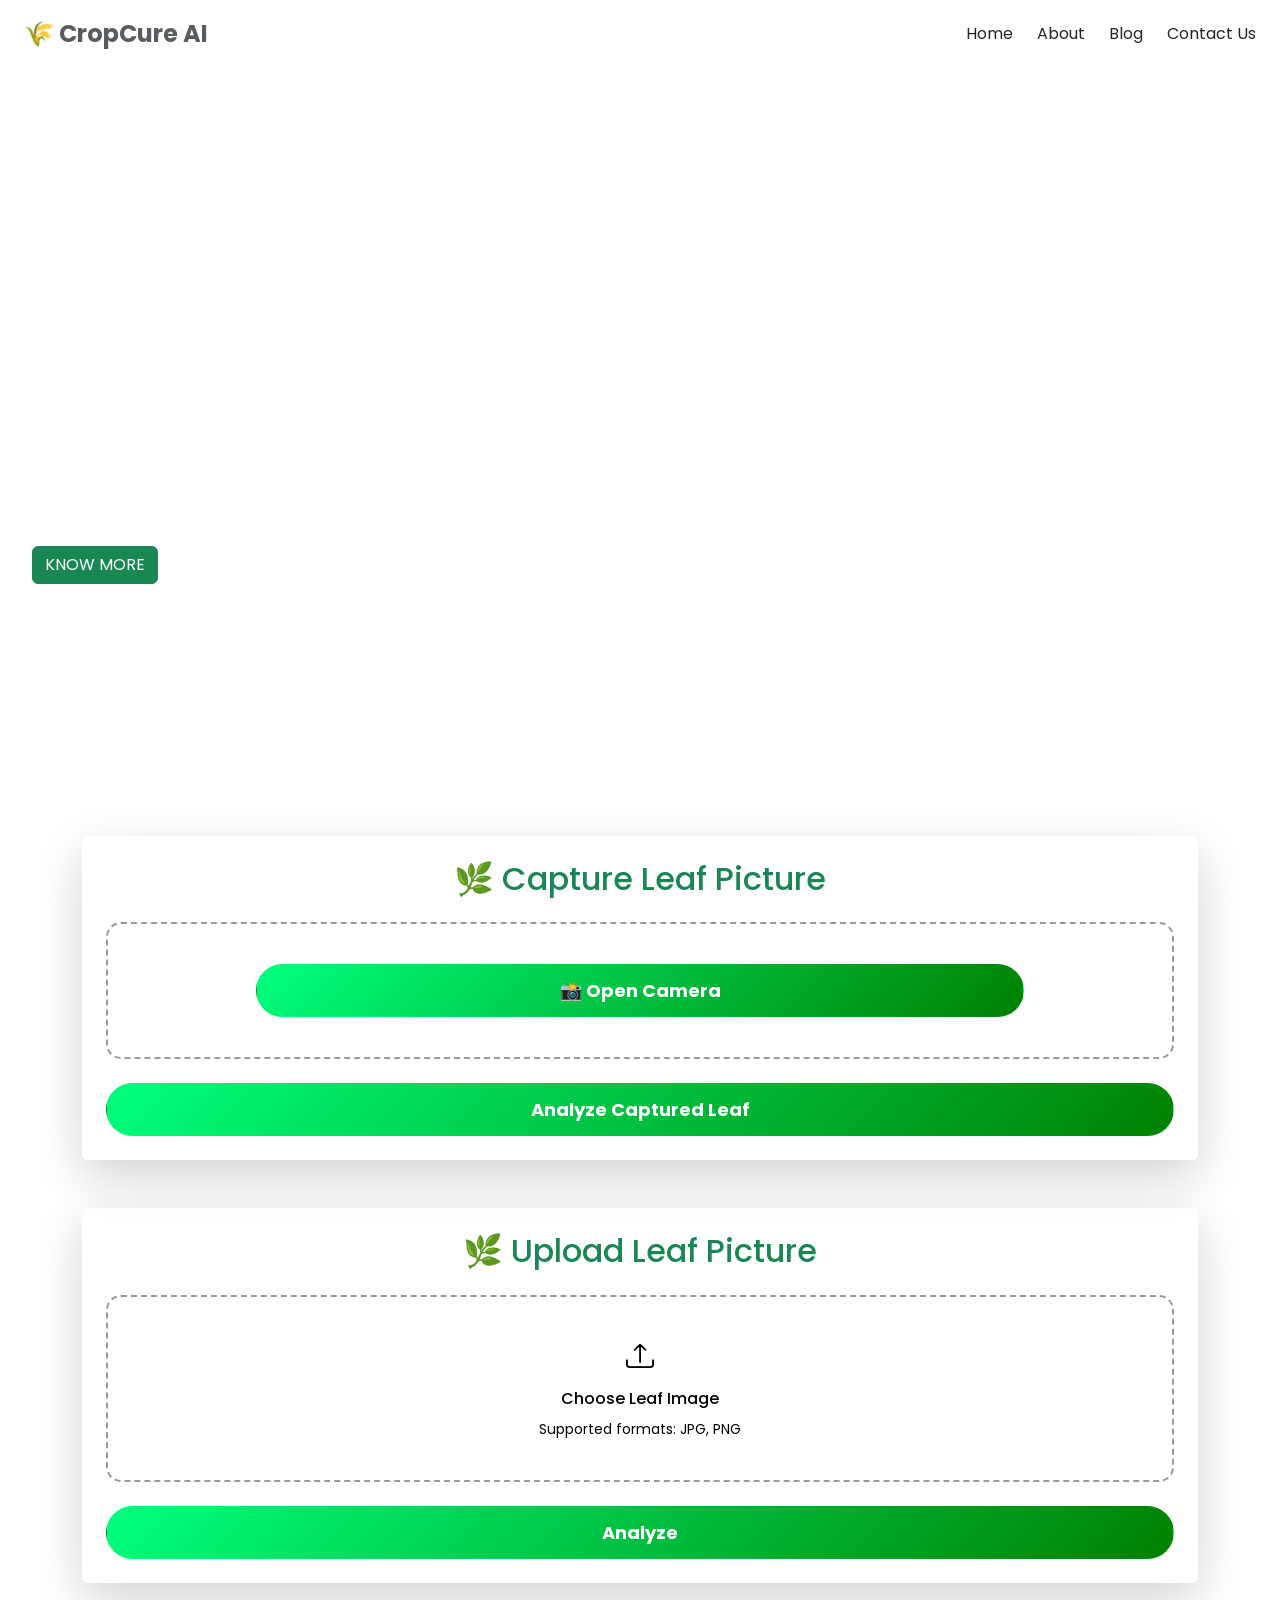
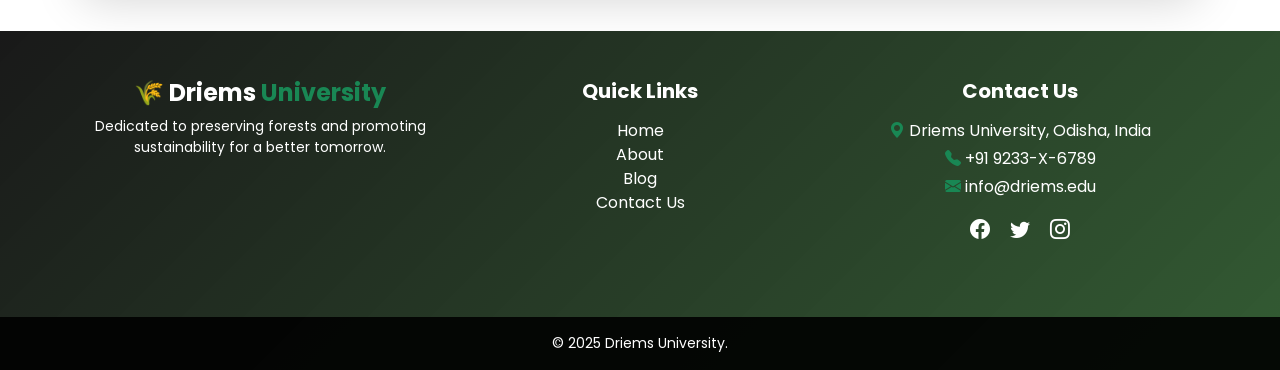
==== index.html @ 0c5b95c7 "Add files via upload" ====
<!DOCTYPE html>
<html lang="en">
  <head>
    <meta charset="UTF-8" />
    <meta name="viewport" content="width=device-width, initial-scale=1.0" />
    <title>CropCure AI</title>

    <!-- Bootstrap CSS -->
    <link
      href="https://cdn.jsdelivr.net/npm/bootstrap@5.3.0/dist/css/bootstrap.min.css"
      rel="stylesheet"
    />

    <!-- Google Font -->
    <link
      href="https://fonts.googleapis.com/css2?family=Poppins:wght@300;500;700;800&display=swap"
      rel="stylesheet"
    />

    <!-- Bootstrap Icons -->
    <link
      rel="stylesheet"
      href="https://cdn.jsdelivr.net/npm/bootstrap-icons@1.10.5/font/bootstrap-icons.css"
    />

    <!-- AOS CSS -->
    <link rel="stylesheet" href="https://unpkg.com/aos@2.3.4/dist/aos.css" />

    <!-- Custom CSS -->
    <link rel="stylesheet" href="css/styles.css" />

    <style>
      body {
        font-family: "Poppins", sans-serif;
        background-image: url("assets/images/bgimg.jpg");
        background-size: cover;
        background-repeat: no-repeat;
        background-position: center;
        background-attachment: fixed; /* Parallax effect */
      }

      /* Social Icon Hover Glow */
      .social-icons a {
        transition: all 0.3s ease;
      }
      .social-icons a:hover {
        color: #00ff7f;
        text-shadow: 0 0 10px #00ff7f, 0 0 20px #00ff7f, 0 0 30px #00ff7f;
        transform: scale(1.1);
      }

      /* Quick Links Hover Glow */
      .quick-links a {
        transition: all 0.3s ease;
      }
      .quick-links a:hover {
        color: #00ff7f;
        text-shadow: 0 0 8px #00ff7f, 0 0 15px #00ff7f;
        padding-left: 5px;
      }

      /* Glassmorphism Card */
      .glass-card {
        background: rgba(255, 255, 255, 0.15);
        backdrop-filter: blur(10px);
        -webkit-backdrop-filter: blur(10px);
        border: 1px solid rgba(255, 255, 255, 0.2);
        color: white;
        transition: all 0.3s ease;
      }
      .glass-card:hover {
        box-shadow: 0 0 20px rgba(0, 255, 127, 0.6);
        transform: scale(1.02);
      }

      /* Hero Section Parallax Style */
      .hero-section {
        min-height: 80vh;
        background-image: url("assets/images/forest-hero.jpg");
        background-size: cover;
        background-position: center;
        background-attachment: fixed;
        display: flex;
        align-items: center;
        justify-content: flex-start;
        color: white;
        padding: 0 2rem;
      }
      .hero-section .sub-title {
        font-weight: 500;
        letter-spacing: 2px;
      }
      .hero-section .main-title {
        font-size: 4rem;
        font-weight: 800;
      }
      /* Footer */
      footer {
        background: #0b2e13;
        color: #fff;
        padding: 0 0;
        text-align: center;
      }

      /* LEAF SECTION CSS CODE */

      .btn-gradient {
        background: linear-gradient(135deg, #00ff7f, #008000);
        color: #fff;
        font-weight: bold;
        padding: 12px 0;
        font-size: 18px;
        transition: transform 0.2s ease;
      }
      .btn-gradient:hover {
        transform: scale(1.05);
      }

      /* Camera Capture Custom UI */
      #cameraModal .modal-content.bg-gradient {
        background: linear-gradient(180deg, #0b2e13, #204c3c);
        display: flex;
        align-items: center;
        justify-content: center;
      }

      #captureBtn {
        width: 80px;
        height: 80px;
        font-size: 28px;
        display: flex;
        align-items: center;
        justify-content: center;
        border-radius: 50%;
        background: linear-gradient(135deg, #00ff7f, #008000);
        color: white;
        border: none;
        transition: all 0.3s ease;
      }

      #captureBtn:hover {
        transform: scale(1.1);
        box-shadow: 0 0 20px rgba(0, 255, 127, 0.6);
      }

      /* Custom File Upload */
      .custom-file-upload {
        position: relative;
        border: 2px dashed rgba(0, 0, 0, 0.4);
        border-radius: 15px;
        padding: 40px 20px;
        background: rgba(255, 255, 255, 0.1);
        cursor: pointer;
        transition: all 0.3s ease;
        color: rgb(0, 0, 0);
      }

      .custom-file-upload:hover {
        background: rgba(0, 255, 127, 0.15);
        border-color: #00ff7f;
        box-shadow: 0 0 15px rgba(0, 255, 127, 0.4);
      }

      .upload-label {
        cursor: pointer;
        display: flex;
        flex-direction: column;
        align-items: center;
        justify-content: center;
        color: rgb(0, 0, 0);
        font-weight: 500;
        transition: all 0.3s ease;
      }
    </style>
  </head>
  <body>
    <!-- ======================================== Header ===================================== -->
    <header class="main-header py-3 px-4">
      <div class="d-flex justify-content-between align-items-center">
        <div class="logo fw-bold fs-4">
          🌾 <span class="text-muted">CropCure AI</span>
        </div>

        <!-- Hamburger button for mobile -->
        <button
          class="navbar-toggler d-md-none btn btn-outline-success"
          type="button"
          data-bs-toggle="collapse"
          data-bs-target="#mobileNavbar"
        >
          <i class="bi bi-list fs-2"></i>
        </button>

        <!--================================= Navbar links======================== -->
        <nav
          class="d-none d-md-flex gap-4 align-items-center"
          id="mobileNavbar"
        >
          <!-- Close button (only visible in overlay mode) -->
          <button
            class="close-btn d-md-none"
            type="button"
            data-bs-toggle="collapse"
            data-bs-target="#mobileNavbar"
          >
            &times;
          </button>

          <a href="index.html" class="nav-link active">Home</a>
          <a href="/pages/about.html" class="nav-link">About</a>
          <a href="pages/blog.html" class="nav-link">Blog</a>
          <a href="pages/contactus.html" class="nav-link">Contact Us</a>
        </nav>
      </div>
    </header>

    <!-- ============================ Hero Section with Parallax========================== ======= -->
    <section class="hero-section" data-aos="fade-up">
      <div class="hero-text" data-aos="fade-right">
        <h2 class="sub-title"></h2>
        <br />
        <h4 class="sub-title">INTERNATIONAL DAY OF</h4>
        <h1 class="main-title">FOREST</h1>
        <p class="desc">Save Forests and Stay Healthy</p>
        <p class="desc-text" style="max-width: 500px">
          Lorem ipsum dolor sit amet, consectetur adipiscing elit, sed do
          eiusmod tempor incididunt ut labore et dolore magna aliqua.
        </p>
        <a href="#" class="btn btn-success mt-3">KNOW MORE</a>
      </div>
    </section>

    <!-- =======================🌿 Leaf Disease Detection for camera ================================== -->

    <!-- Leaf Disease Detection App-Like Section -->
    <!-- ===================== Capture Leaf Picture Section ===================== -->
    <div class="container mt-5" data-aos="zoom-in">
      <div class="card p-4 glass-card shadow-lg border-0 text-center">
        <h2 class="text-success mb-4">🌿 Capture Leaf Picture</h2>

        <!-- Desktop Warning -->
        <div id="desktop-warning" class="alert alert-danger d-none text-center">
          🚫 This feature works only on mobile devices.
        </div>

        <div id="mobile-section">
          <!-- Open Camera Button -->
          <div class="custom-file-upload mb-3">
            <button
              class="btn btn-gradient w-75 rounded-pill"
              data-bs-toggle="modal"
              data-bs-target="#cameraModal"
            >
              📸 Open Camera
            </button>
          </div>

          <!-- Captured Image Preview -->
          <div class="text-center mb-3">
            <img
              id="capturedPreview"
              src=""
              alt="Captured Leaf"
              class="d-none img-fluid rounded shadow"
              style="max-width: 250px; border: 2px solid #00ff7f"
            />
          </div>

          <!-- Analyze Button -->
          <div class="d-grid">
            <button
              id="captureAnalyzeBtn"
              class="btn btn-gradient rounded-pill mt-2"
              type="button"
            >
              Analyze Captured Leaf
            </button>
          </div>

          <!-- Prediction Result -->
          <div class="mt-4 d-none" id="capture-result-section">
            <h5>🧪 Prediction Result:</h5>
            <div id="captureResult" class="alert alert-info">
              No prediction yet.
            </div>
          </div>
        </div>
      </div>
    </div>

    <!--================================================Camera Modal ===========================================- -->

    <div class="modal fade" id="cameraModal" tabindex="-1" aria-hidden="true">
      <div class="modal-dialog modal-fullscreen">
        <div
          class="modal-content bg-gradient text-white d-flex flex-column align-items-center justify-content-center"
        >
          <div class="text-center">
            <video
              id="camera"
              autoplay
              playsinline
              class="rounded shadow w-100 mb-3"
              style="max-width: 500px"
            ></video>
            <button
              id="captureBtn"
              type="button"
              class="btn btn-success btn-lg rounded-circle shadow-lg"
            >
              📸
            </button>
          </div>
        </div>
      </div>
    </div>

    <!--============================================ Result Modal =======================================-->
    <div class="modal fade" id="resultModal" tabindex="-1" aria-hidden="true">
      <div class="modal-dialog modal-dialog-centered">
        <div class="modal-content text-center p-4 rounded shadow-lg">
          <div id="loader" class="mb-3">
            <div
              class="spinner-border text-success"
              role="status"
              style="width: 4rem; height: 4rem"
            >
              <span class="visually-hidden">Loading...</span>
            </div>
          </div>
          <div id="resultText" class="h5 text-success d-none"></div>
          <button
            type="button"
            class="btn btn-outline-success mt-3"
            data-bs-dismiss="modal"
          >
            Close
          </button>
        </div>
      </div>
    </div>

    <!-- ===================== Upload Leaf Picture Section ===================== -->

    <div class="container mt-5" data-aos="zoom-in">
      <div class="card p-4 glass-card shadow-lg border-0">
        <h2 class="text-center text-success mb-4">🌿 Upload Leaf Picture</h2>

        <form
          id="upload-form"
          enctype="multipart/form-data"
          class="text-center"
        >
          <!-- Custom File Upload UI -->
          <div class="custom-file-upload mb-3">
            <input
              type="file"
              id="leafImage"
              name="leafImage"
              accept="image/*"
              required
              hidden
            />
            <label for="leafImage" class="upload-label">
              <i class="bi bi-upload fs-3"></i>
              <span class="mt-2 d-block">Choose Leaf Image</span>
            </label>
            <small class="text-light-50 d-block mt-2"
              >Supported formats: JPG, PNG</small
            >
          </div>

          <!-- Image Preview -->
          <div class="text-center mb-3">
            <img
              id="previewImage"
              src=""
              alt="Preview"
              class="d-none img-fluid rounded shadow"
              style="max-width: 250px; border: 2px solid #00ff7f"
            />
          </div>

          <!-- Analyze Button -->
          <div class="d-grid">
            <button type="submit" class="btn btn-gradient rounded-pill mt-2">
              Analyze
            </button>
          </div>
        </form>

        <!-- Prediction Result (hidden by default) -->
        <div class="mt-4 d-none" id="result-section">
          <h5>🧪 Prediction Result:</h5>
          <div id="result" class="alert alert-info">No prediction yet.</div>
        </div>
      </div>
    </div>

    <!-- ================================== Footer Section ============================== -->
    <footer
      class="footer text-white mt-5 position-relative"
      style="
        background: linear-gradient(
          135deg,
          rgba(0, 0, 0, 0.9),
          rgba(0, 50, 0, 0.8)
        );
      "
    >
      <div class="container py-5">
        <div class="row">
          <!-- Logo & About -->
          <div class="col-md-4 mb-4" data-aos="fade-up" data-aos-delay="100">
            <h4 class="fw-bold">
              🌾 Driems <span class="text-success">University</span>
            </h4>
            <p style="font-size: 14px">
              Dedicated to preserving forests and promoting sustainability for a
              better tomorrow.
            </p>
          </div>

          <!------------------------ Quick Links ------------->
          <div class="col-md-4 mb-4" data-aos="fade-up" data-aos-delay="200">
            <h5 class="fw-bold mb-3">Quick Links</h5>
            <ul class="list-unstyled quick-links">
              <li>
                <a href="/index.html" class="text-white text-decoration-none"
                  >Home</a
                >
              </li>
              <li>
                <a
                  href="pages/about.html"
                  class="text-white text-decoration-none"
                  >About</a
                >
              </li>
              <li>
                <a
                  href="pages/blog.html"
                  class="text-white text-decoration-none"
                  >Blog</a
                >
              </li>
              <li>
                <a
                  href="pages/contactus.html"
                  class="text-white text-decoration-none"
                  >Contact Us</a
                >
              </li>
            </ul>
          </div>

          <!---------------------- Contact Info --------------------------->
          <div class="col-md-4 mb-4" data-aos="fade-up" data-aos-delay="300">
            <h5 class="fw-bold mb-3">Contact Us</h5>
            <p class="mb-1">
              <i class="bi bi-geo-alt-fill text-success"></i> Driems University,
              Odisha, India
            </p>
            <p class="mb-1">
              <i class="bi bi-telephone-fill text-success"></i> +91 9233-X-6789
            </p>
            <p>
              <i class="bi bi-envelope-fill text-success"></i> info@driems.edu
            </p>

            <!------------------- Social Icons ---------------->
            <div class="social-icons mt-2">
              <a
                href="https://www.facebook.com/share/16DyRKzYx7/"
                class="text-white me-3 fs-5"
                ><i class="bi bi-facebook"></i
              ></a>
              <a href="#" class="text-white me-3 fs-5"
                ><i class="bi bi-twitter"></i
              ></a>
              <a
                href="https://www.instagram.com/__qui_ncy__?igsh=MXJxczNlZmJ0dDVnNA=="
                class="text-white fs-5"
                ><i class="bi bi-instagram"></i
              ></a>
            </div>
          </div>
        </div>
      </div>

      <!---------------------- Bottom Bar ------------------->
      <div
        class="text-center py-3"
        style="background: rgba(0, 0, 0, 0.9); font-size: 14px"
      >
        © 2025 Driems University.<br />
      </div>
    </footer>

    <!---------------------- Bootstrap JS ------------------------>
    <script src="https://cdn.jsdelivr.net/npm/bootstrap@5.3.0/dist/js/bootstrap.bundle.min.js"></script>

    <!-- AOS JS -->
    <script src="https://unpkg.com/aos@2.3.4/dist/aos.js"></script>
    <script>
      AOS.init({
        duration: 1000,
        once: true,
      });
    </script>

    <!---------- Custom JS ---------------->
    <script src="js/script.js"></script>
  </body>
</html>
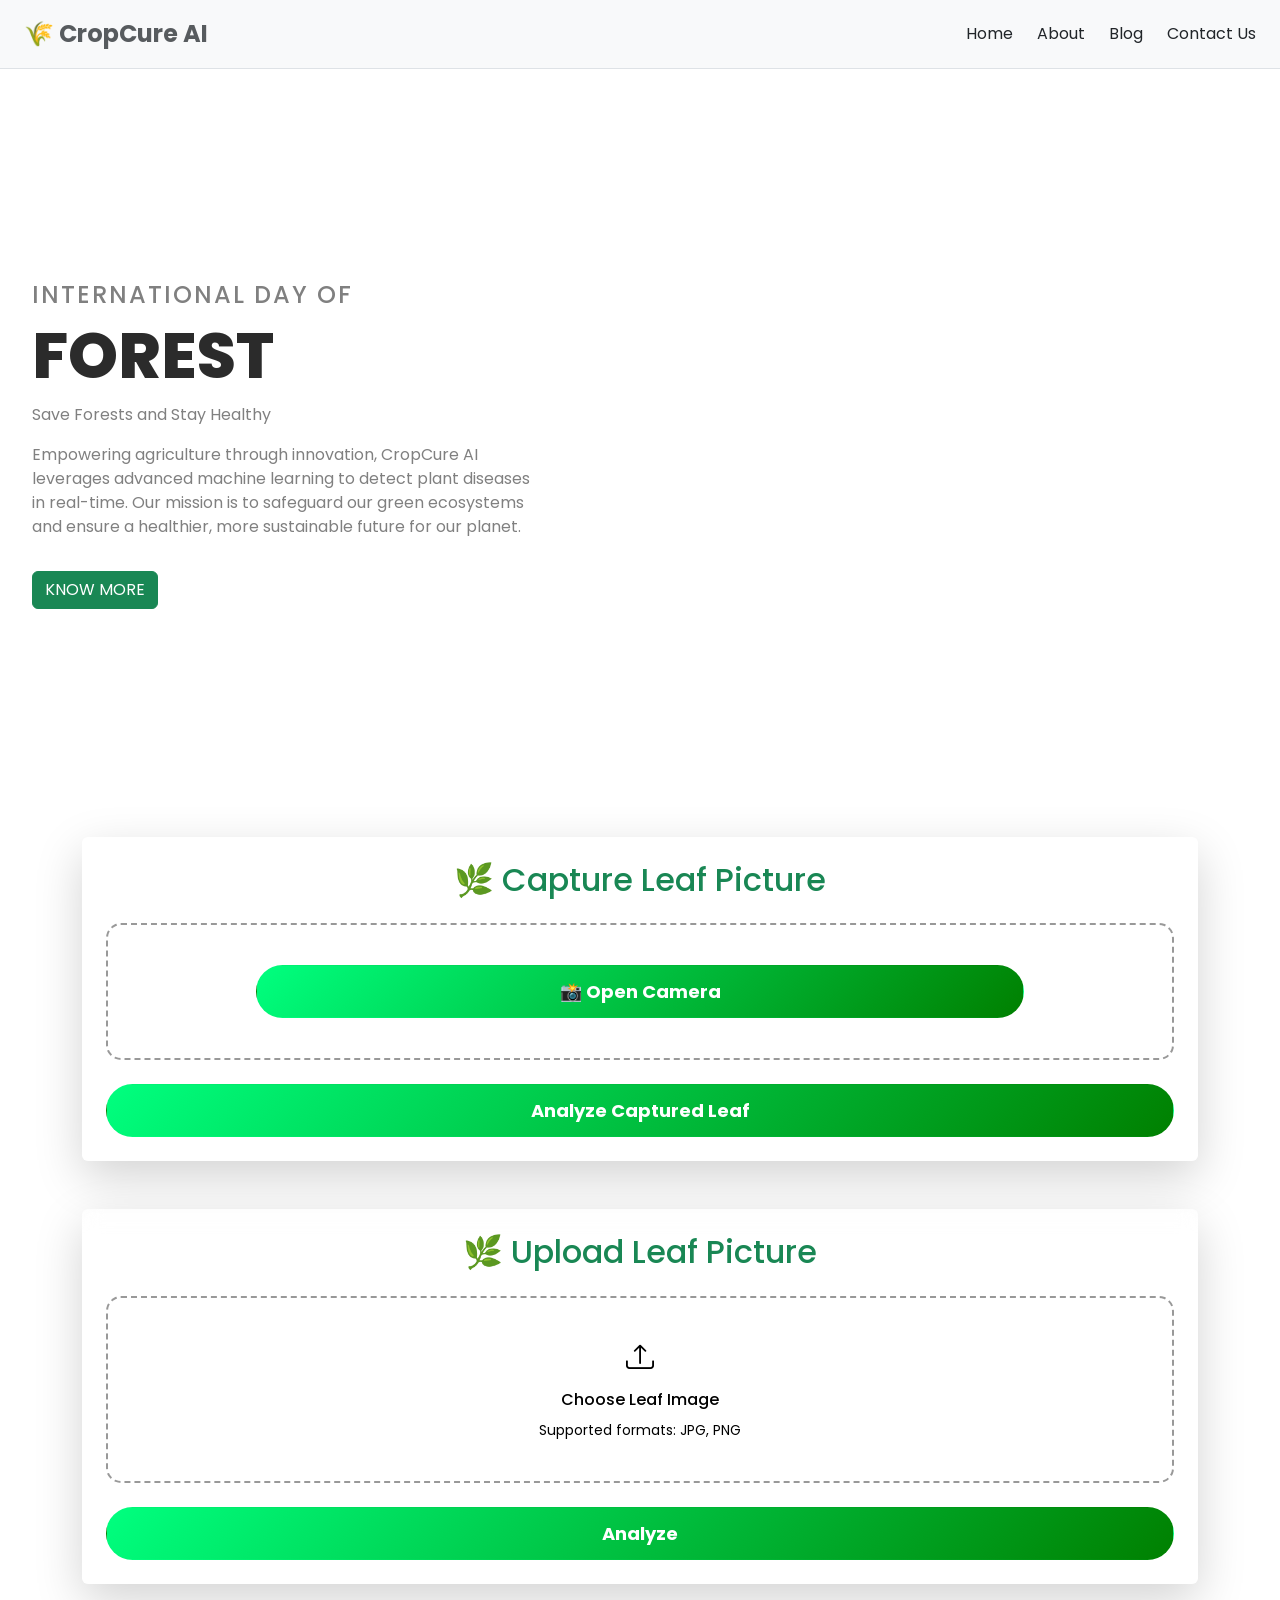
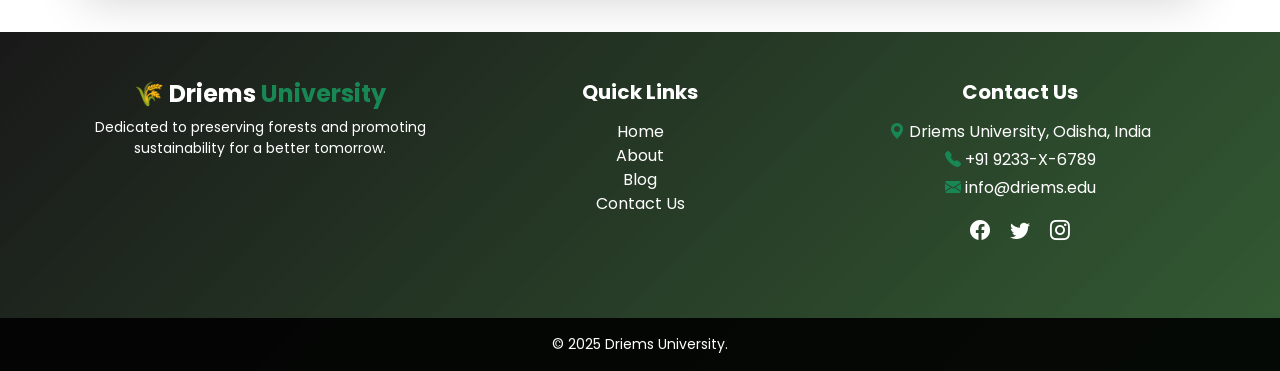
==== commit a6523847: "Refactor index.html with updated styles and content" ====
--- a/index.html
+++ b/index.html
@@ -32,7 +32,7 @@
     <style>
       body {
         font-family: "Poppins", sans-serif;
-        background-image: url("assets/images/bgimg.jpg");
+        background-image: url("https://abhijit394.github.io/CropCure-AI/");
         background-size: cover;
         background-repeat: no-repeat;
         background-position: center;
@@ -76,14 +76,14 @@
       /* Hero Section Parallax Style */
       .hero-section {
         min-height: 80vh;
-        background-image: url("assets/images/forest-hero.jpg");
+        background-image: url("https://abhijit394.github.io/CropCure-AI/");
         background-size: cover;
         background-position: center;
         background-attachment: fixed;
         display: flex;
         align-items: center;
         justify-content: flex-start;
-        color: white;
+        color: #808080;
         padding: 0 2rem;
       }
       .hero-section .sub-title {
@@ -93,11 +93,12 @@
       .hero-section .main-title {
         font-size: 4rem;
         font-weight: 800;
+        color: #2b2b2b;
       }
       /* Footer */
       footer {
         background: #0b2e13;
-        color: #fff;
+        color: #808080;
         padding: 0 0;
         text-align: center;
       }
@@ -170,6 +171,11 @@
         color: rgb(0, 0, 0);
         font-weight: 500;
         transition: all 0.3s ease;
+      }
+
+      .main-header {
+        background-color: #f8f9fa; /* A very light gray (lighter than your text) */
+        border-bottom: 1px solid #dee2e6; /* A subtle line at the bottom */
       }
     </style>
   </head>
@@ -223,8 +229,7 @@
         <h1 class="main-title">FOREST</h1>
         <p class="desc">Save Forests and Stay Healthy</p>
         <p class="desc-text" style="max-width: 500px">
-          Lorem ipsum dolor sit amet, consectetur adipiscing elit, sed do
-          eiusmod tempor incididunt ut labore et dolore magna aliqua.
+          Empowering agriculture through innovation, CropCure AI leverages advanced machine learning to detect plant diseases in real-time. Our mission is to safeguard our green ecosystems and ensure a healthier, more sustainable future for our planet.
         </p>
         <a href="#" class="btn btn-success mt-3">KNOW MORE</a>
       </div>
@@ -513,3 +518,7 @@
     <script src="js/script.js"></script>
   </body>
 </html>
+
+
+
+
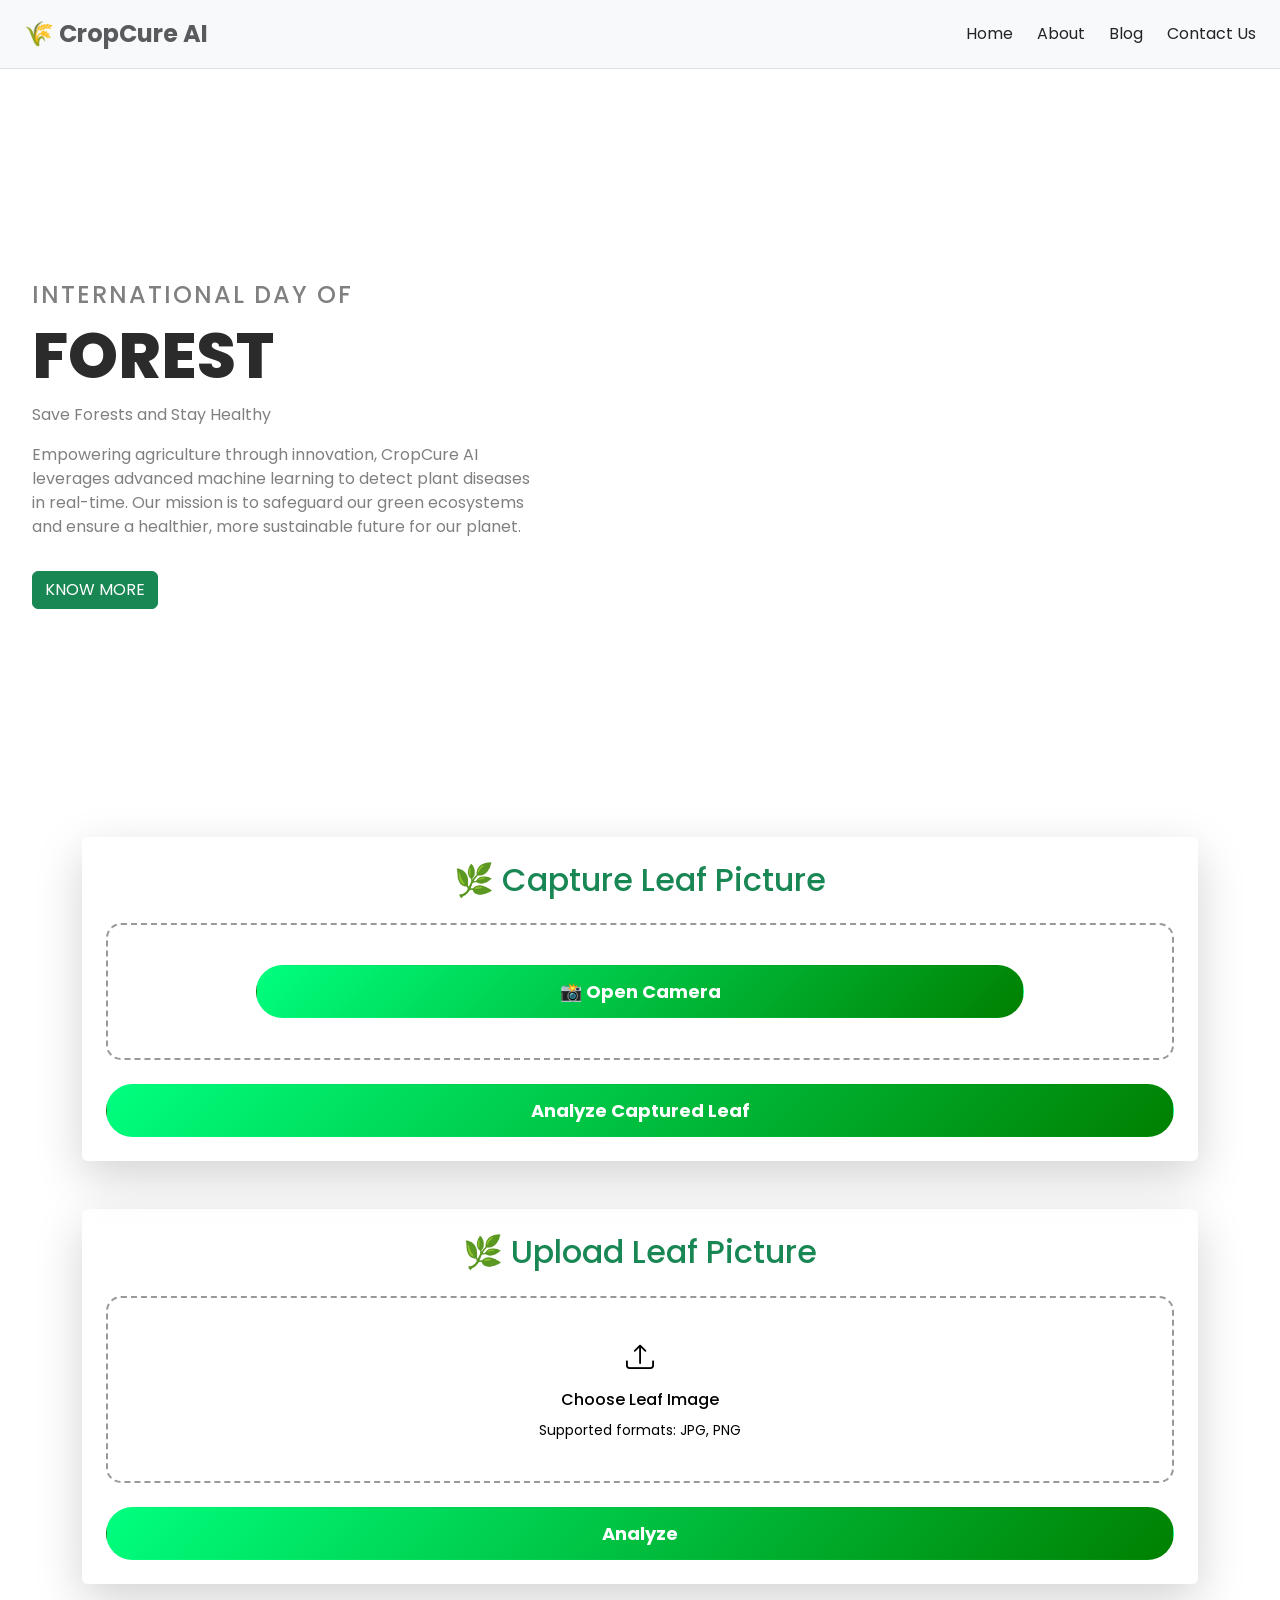
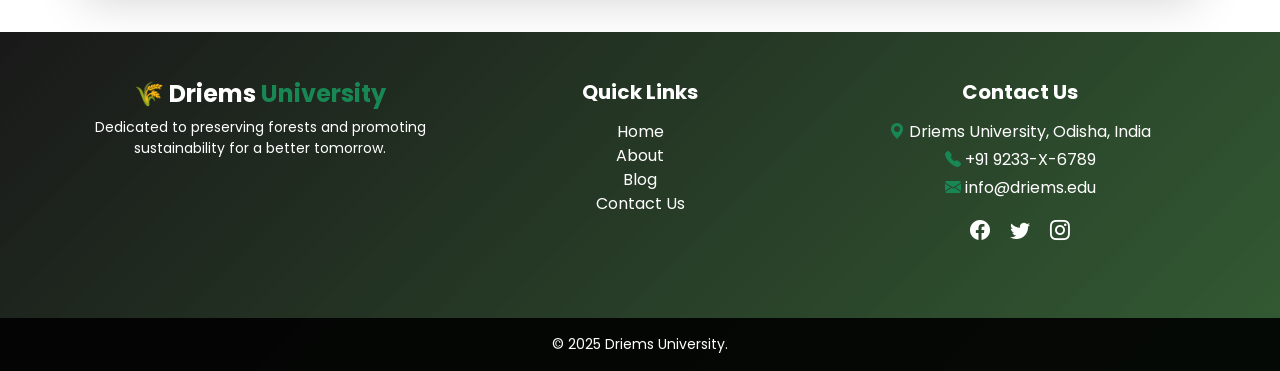
==== commit 94142a51: "Fix HTML encoding and update background image Updated background image URL and fixed HTML encoding i" ====
--- a/index.html
+++ b/index.html
@@ -32,7 +32,7 @@
     <style>
       body {
         font-family: "Poppins", sans-serif;
-        background-image: url("https://abhijit394.github.io/CropCure-AI/");
+        background-image: url("https://github.com/Abhijit394/CropCure-AI/blob/main/bgimg.jpg?raw=true");
         background-size: cover;
         background-repeat: no-repeat;
         background-position: center;
@@ -76,7 +76,7 @@
       /* Hero Section Parallax Style */
       .hero-section {
         min-height: 80vh;
-        background-image: url("https://abhijit394.github.io/CropCure-AI/");
+        background-image: url("");
         background-size: cover;
         background-position: center;
         background-attachment: fixed;
@@ -521,4 +521,3 @@
 
 
 
-
